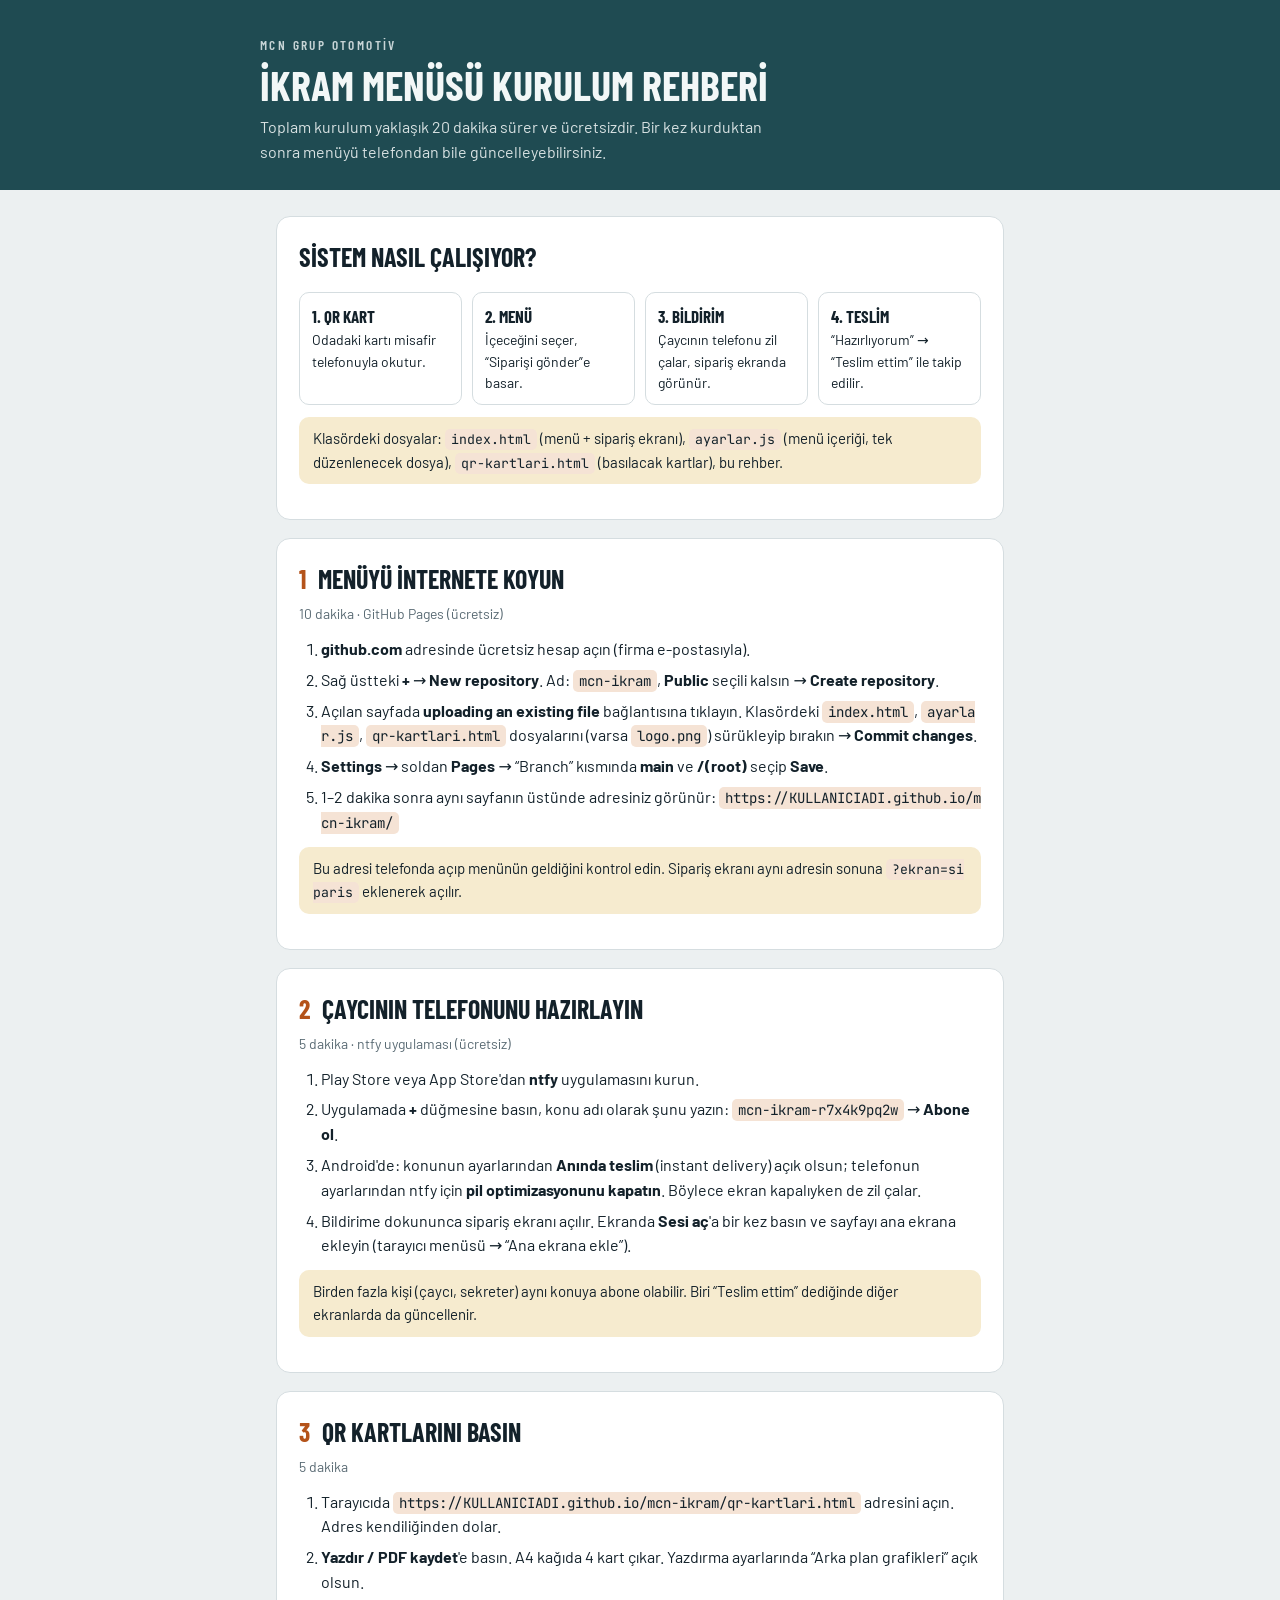
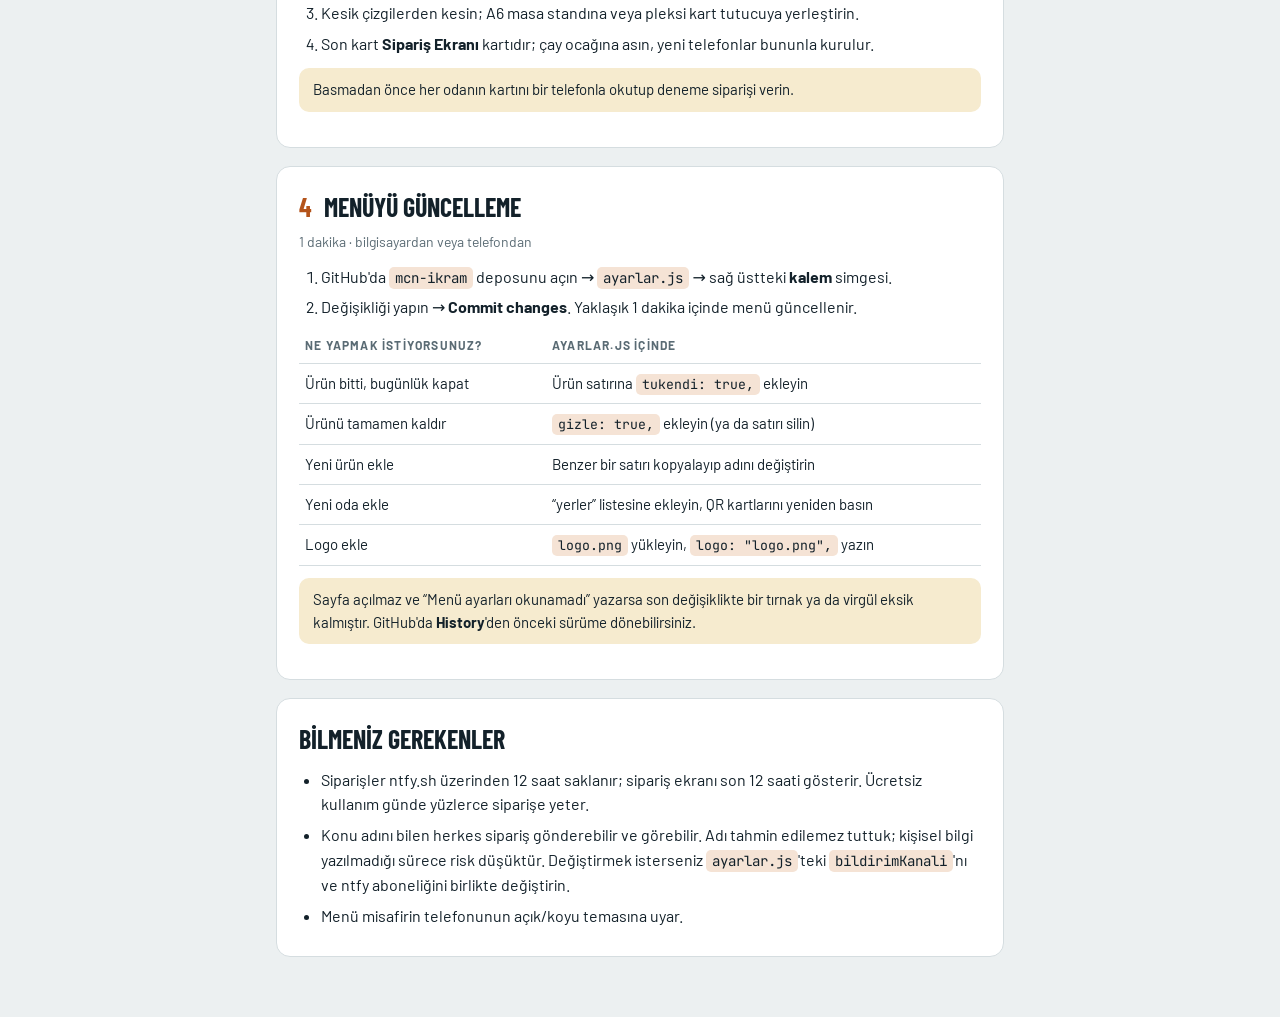
==== KURULUM-REHBERI.html @ 5fa30ece "Add files via upload" ====
<!DOCTYPE html>
<html lang="tr">
<head>
<meta charset="utf-8">
<meta name="viewport" content="width=device-width, initial-scale=1">
<title>İkram Menüsü Kurulum Rehberi</title>
<link rel="preconnect" href="https://fonts.googleapis.com">
<link rel="preconnect" href="https://fonts.gstatic.com" crossorigin>
<link rel="stylesheet" href="https://fonts.googleapis.com/css2?family=Barlow+Condensed:wght@600;700&family=Barlow:wght@400;500;600&family=JetBrains+Mono:wght@500&display=swap">
<style>
:root{--bg:#ECF0F1;--paper:#fff;--ink:#13212A;--muted:#5A6B74;--line:#D5DDE0;--brand:#1F4B52;--accent:#B4531A;--soft:#F5E3D5;--warn:#F6EBCF;
  --display:"Barlow Condensed","Arial Narrow",Arial,sans-serif;--body:"Barlow",system-ui,-apple-system,"Segoe UI",sans-serif;--mono:"JetBrains Mono",Consolas,monospace;color-scheme:light}
@media (prefers-color-scheme:dark){:root:not([data-theme="light"]){--bg:#0D151A;--paper:#152128;--ink:#E5ECEE;--muted:#93A5AD;--line:#283840;--brand:#173840;--accent:#E3873F;--soft:#3A2617;--warn:#352A12;color-scheme:dark}}
:root[data-theme="dark"]{--bg:#0D151A;--paper:#152128;--ink:#E5ECEE;--muted:#93A5AD;--line:#283840;--brand:#173840;--accent:#E3873F;--soft:#3A2617;--warn:#352A12;color-scheme:dark}
*{box-sizing:border-box}
body{margin:0;background:var(--bg);color:var(--ink);font-family:var(--body);font-size:16px;line-height:1.55}
header{background:var(--brand);color:#F2F7F7;padding:32px 16px 26px}
header div,main{max-width:760px;margin:0 auto}
header small{font-family:var(--display);letter-spacing:.18em;text-transform:uppercase;opacity:.8;font-weight:600}
h1{font-family:var(--display);text-transform:uppercase;font-size:42px;line-height:1;margin:6px 0 10px}
header p{margin:0;opacity:.88;max-width:60ch}
main{padding:8px 16px 60px}
section{background:var(--paper);border:1px solid var(--line);border-radius:14px;padding:20px 22px;margin-top:18px}
h2{font-family:var(--display);text-transform:uppercase;font-size:26px;margin:0 0 4px;display:flex;gap:12px;align-items:baseline}
h2 .n{color:var(--accent)}
.time{color:var(--muted);font-size:14px;margin:0 0 12px}
ol,ul{padding-left:22px;margin:8px 0}
li{margin:6px 0}
code{font-family:var(--mono);font-size:.88em;background:var(--soft);padding:2px 6px;border-radius:5px;word-break:break-all}
.tip{background:var(--warn);border-radius:10px;padding:10px 14px;margin-top:12px;font-size:15px}
.flow{display:grid;grid-template-columns:repeat(auto-fit,minmax(150px,1fr));gap:10px;margin-top:14px}
.flow div{border:1px solid var(--line);border-radius:10px;padding:10px 12px;font-size:14px}
.flow b{display:block;font-family:var(--display);text-transform:uppercase;font-size:17px}
table{border-collapse:collapse;width:100%;font-size:15px}
td,th{border-bottom:1px solid var(--line);padding:8px 6px;text-align:left;vertical-align:top}
th{font-size:12px;letter-spacing:.1em;text-transform:uppercase;color:var(--muted)}
.tw{overflow-x:auto}
</style>
</head>
<body>
<header><div>
  <small>MCN Grup Otomotiv</small>
  <h1>İkram Menüsü Kurulum Rehberi</h1>
  <p>Toplam kurulum yaklaşık 20 dakika sürer ve ücretsizdir. Bir kez kurduktan sonra menüyü telefondan bile güncelleyebilirsiniz.</p>
</div></header>
<main>

<section>
  <h2>Sistem nasıl çalışıyor?</h2>
  <div class="flow">
    <div><b>1. QR kart</b>Odadaki kartı misafir telefonuyla okutur.</div>
    <div><b>2. Menü</b>İçeceğini seçer, “Siparişi gönder”e basar.</div>
    <div><b>3. Bildirim</b>Çaycının telefonu zil çalar, sipariş ekranda görünür.</div>
    <div><b>4. Teslim</b>“Hazırlıyorum” → “Teslim ettim” ile takip edilir.</div>
  </div>
  <p class="tip">Klasördeki dosyalar: <code>index.html</code> (menü + sipariş ekranı), <code>ayarlar.js</code> (menü içeriği, tek düzenlenecek dosya), <code>qr-kartlari.html</code> (basılacak kartlar), bu rehber.</p>
</section>

<section>
  <h2><span class="n">1</span> Menüyü internete koyun</h2>
  <p class="time">10 dakika · GitHub Pages (ücretsiz)</p>
  <ol>
    <li><b>github.com</b> adresinde ücretsiz hesap açın (firma e-postasıyla).</li>
    <li>Sağ üstteki <b>+</b> → <b>New repository</b>. Ad: <code>mcn-ikram</code>, <b>Public</b> seçili kalsın → <b>Create repository</b>.</li>
    <li>Açılan sayfada <b>uploading an existing file</b> bağlantısına tıklayın. Klasördeki <code>index.html</code>, <code>ayarlar.js</code>, <code>qr-kartlari.html</code> dosyalarını (varsa <code>logo.png</code>) sürükleyip bırakın → <b>Commit changes</b>.</li>
    <li><b>Settings</b> → soldan <b>Pages</b> → “Branch” kısmında <b>main</b> ve <b>/(root)</b> seçip <b>Save</b>.</li>
    <li>1–2 dakika sonra aynı sayfanın üstünde adresiniz görünür: <code>https://KULLANICIADI.github.io/mcn-ikram/</code></li>
  </ol>
  <p class="tip">Bu adresi telefonda açıp menünün geldiğini kontrol edin. Sipariş ekranı aynı adresin sonuna <code>?ekran=siparis</code> eklenerek açılır.</p>
</section>

<section>
  <h2><span class="n">2</span> Çaycının telefonunu hazırlayın</h2>
  <p class="time">5 dakika · ntfy uygulaması (ücretsiz)</p>
  <ol>
    <li>Play Store veya App Store'dan <b>ntfy</b> uygulamasını kurun.</li>
    <li>Uygulamada <b>+</b> düğmesine basın, konu adı olarak şunu yazın: <code>mcn-ikram-r7x4k9pq2w</code> → <b>Abone ol</b>.</li>
    <li>Android'de: konunun ayarlarından <b>Anında teslim</b> (instant delivery) açık olsun; telefonun ayarlarından ntfy için <b>pil optimizasyonunu kapatın</b>. Böylece ekran kapalıyken de zil çalar.</li>
    <li>Bildirime dokununca sipariş ekranı açılır. Ekranda <b>Sesi aç</b>'a bir kez basın ve sayfayı ana ekrana ekleyin (tarayıcı menüsü → “Ana ekrana ekle”).</li>
  </ol>
  <p class="tip">Birden fazla kişi (çaycı, sekreter) aynı konuya abone olabilir. Biri “Teslim ettim” dediğinde diğer ekranlarda da güncellenir.</p>
</section>

<section>
  <h2><span class="n">3</span> QR kartlarını basın</h2>
  <p class="time">5 dakika</p>
  <ol>
    <li>Tarayıcıda <code>https://KULLANICIADI.github.io/mcn-ikram/qr-kartlari.html</code> adresini açın. Adres kendiliğinden dolar.</li>
    <li><b>Yazdır / PDF kaydet</b>'e basın. A4 kağıda 4 kart çıkar. Yazdırma ayarlarında “Arka plan grafikleri” açık olsun.</li>
    <li>Kesik çizgilerden kesin; A6 masa standına veya pleksi kart tutucuya yerleştirin.</li>
    <li>Son kart <b>Sipariş Ekranı</b> kartıdır; çay ocağına asın, yeni telefonlar bununla kurulur.</li>
  </ol>
  <p class="tip">Basmadan önce her odanın kartını bir telefonla okutup deneme siparişi verin.</p>
</section>

<section>
  <h2><span class="n">4</span> Menüyü güncelleme</h2>
  <p class="time">1 dakika · bilgisayardan veya telefondan</p>
  <ol>
    <li>GitHub'da <code>mcn-ikram</code> deposunu açın → <code>ayarlar.js</code> → sağ üstteki <b>kalem</b> simgesi.</li>
    <li>Değişikliği yapın → <b>Commit changes</b>. Yaklaşık 1 dakika içinde menü güncellenir.</li>
  </ol>
  <div class="tw"><table>
    <tr><th>Ne yapmak istiyorsunuz?</th><th>ayarlar.js içinde</th></tr>
    <tr><td>Ürün bitti, bugünlük kapat</td><td>Ürün satırına <code>tukendi: true,</code> ekleyin</td></tr>
    <tr><td>Ürünü tamamen kaldır</td><td><code>gizle: true,</code> ekleyin (ya da satırı silin)</td></tr>
    <tr><td>Yeni ürün ekle</td><td>Benzer bir satırı kopyalayıp adını değiştirin</td></tr>
    <tr><td>Yeni oda ekle</td><td>“yerler” listesine ekleyin, QR kartlarını yeniden basın</td></tr>
    <tr><td>Logo ekle</td><td><code>logo.png</code> yükleyin, <code>logo: "logo.png",</code> yazın</td></tr>
  </table></div>
  <p class="tip">Sayfa açılmaz ve “Menü ayarları okunamadı” yazarsa son değişiklikte bir tırnak ya da virgül eksik kalmıştır. GitHub'da <b>History</b>'den önceki sürüme dönebilirsiniz.</p>
</section>

<section>
  <h2>Bilmeniz gerekenler</h2>
  <ul>
    <li>Siparişler ntfy.sh üzerinden 12 saat saklanır; sipariş ekranı son 12 saati gösterir. Ücretsiz kullanım günde yüzlerce siparişe yeter.</li>
    <li>Konu adını bilen herkes sipariş gönderebilir ve görebilir. Adı tahmin edilemez tuttuk; kişisel bilgi yazılmadığı sürece risk düşüktür. Değiştirmek isterseniz <code>ayarlar.js</code>'teki <code>bildirimKanali</code>'nı ve ntfy aboneliğini birlikte değiştirin.</li>
    <li>Menü misafirin telefonunun açık/koyu temasına uyar.</li>
  </ul>
</section>

</main>
</body>
</html>
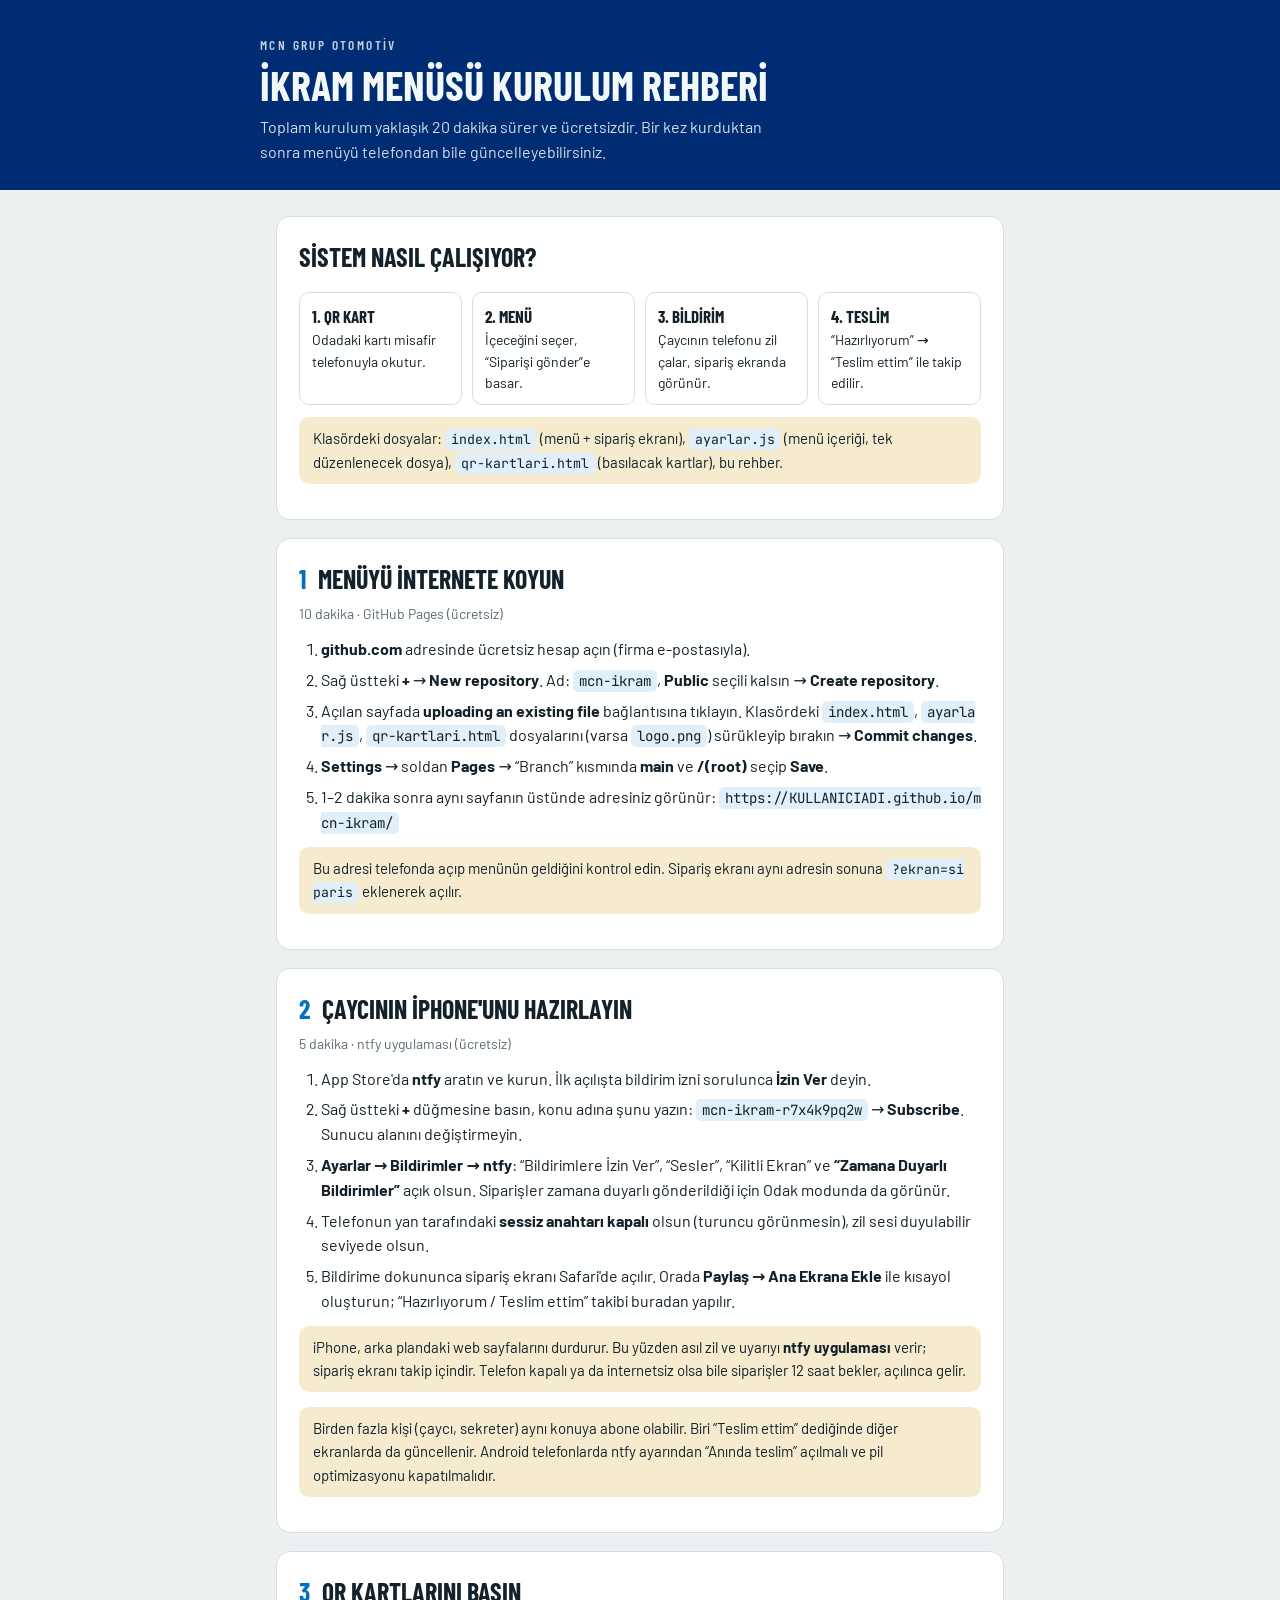
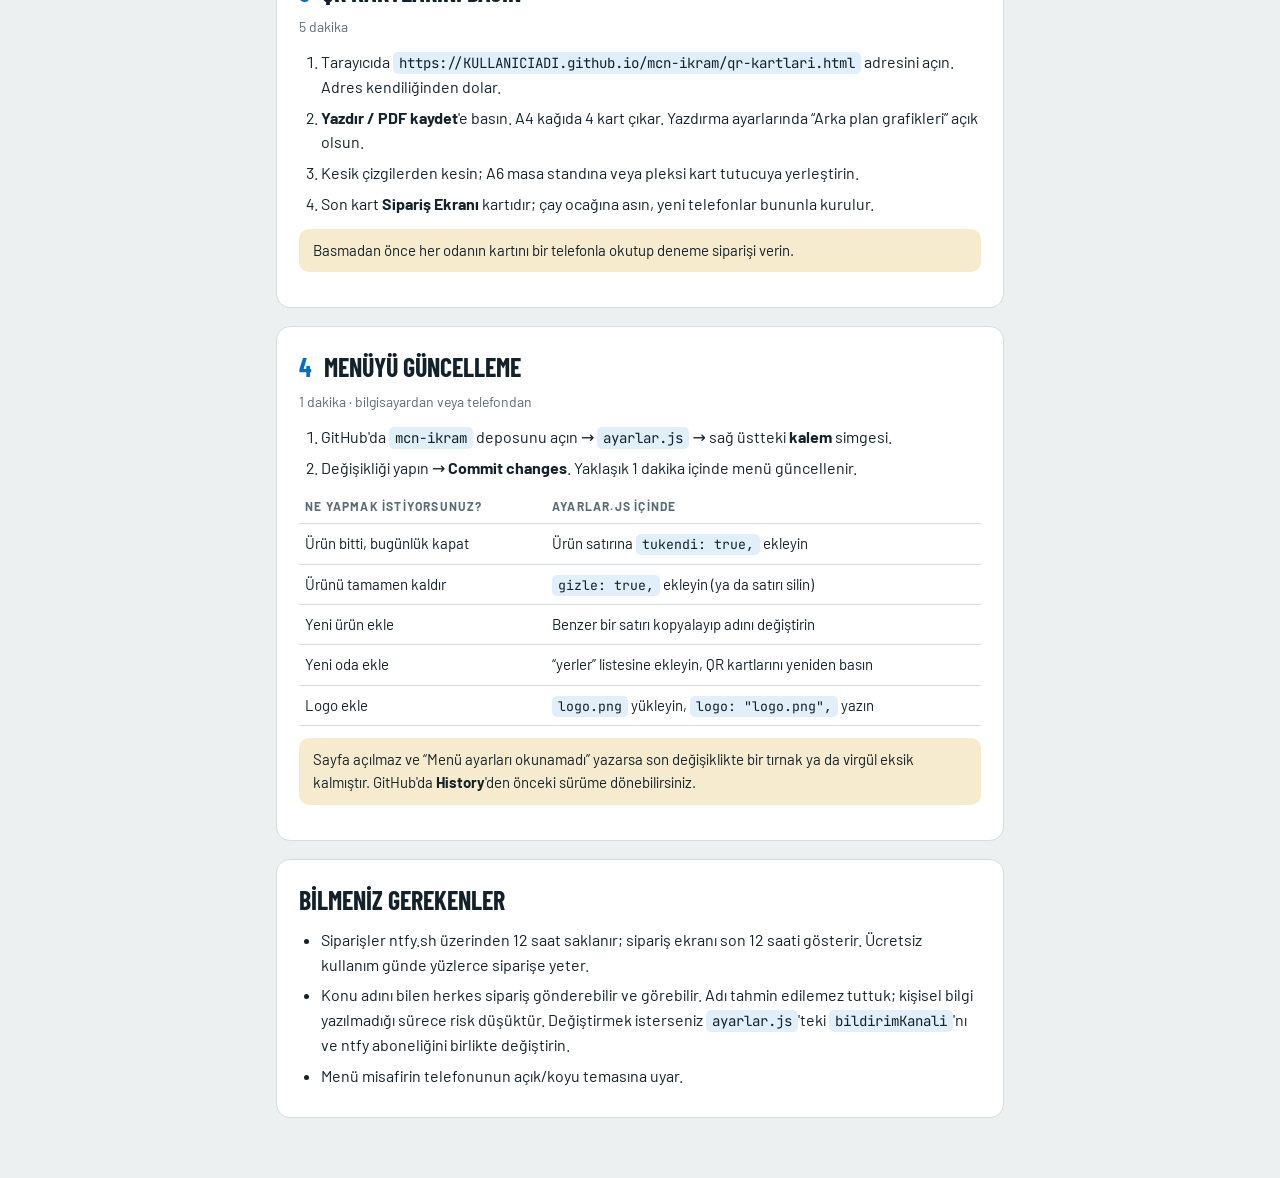
==== commit 3cbe3de8: "Add files via upload" ====
--- a/KURULUM-REHBERI.html
+++ b/KURULUM-REHBERI.html
@@ -8,10 +8,10 @@
 <link rel="preconnect" href="https://fonts.gstatic.com" crossorigin>
 <link rel="stylesheet" href="https://fonts.googleapis.com/css2?family=Barlow+Condensed:wght@600;700&family=Barlow:wght@400;500;600&family=JetBrains+Mono:wght@500&display=swap">
 <style>
-:root{--bg:#ECF0F1;--paper:#fff;--ink:#13212A;--muted:#5A6B74;--line:#D5DDE0;--brand:#1F4B52;--accent:#B4531A;--soft:#F5E3D5;--warn:#F6EBCF;
+:root{--bg:#ECF0F1;--paper:#fff;--ink:#13212A;--muted:#5A6B74;--line:#D5DDE0;--brand:#002C73;--accent:#0270C0;--soft:#E1EFFA;--warn:#F6EBCF;
   --display:"Barlow Condensed","Arial Narrow",Arial,sans-serif;--body:"Barlow",system-ui,-apple-system,"Segoe UI",sans-serif;--mono:"JetBrains Mono",Consolas,monospace;color-scheme:light}
-@media (prefers-color-scheme:dark){:root:not([data-theme="light"]){--bg:#0D151A;--paper:#152128;--ink:#E5ECEE;--muted:#93A5AD;--line:#283840;--brand:#173840;--accent:#E3873F;--soft:#3A2617;--warn:#352A12;color-scheme:dark}}
-:root[data-theme="dark"]{--bg:#0D151A;--paper:#152128;--ink:#E5ECEE;--muted:#93A5AD;--line:#283840;--brand:#173840;--accent:#E3873F;--soft:#3A2617;--warn:#352A12;color-scheme:dark}
+@media (prefers-color-scheme:dark){:root:not([data-theme="light"]){--bg:#0D151A;--paper:#152128;--ink:#E5ECEE;--muted:#93A5AD;--line:#283840;--brand:#0B2552;--accent:#4AA8F0;--soft:#0F2C47;--warn:#352A12;color-scheme:dark}}
+:root[data-theme="dark"]{--bg:#0D151A;--paper:#152128;--ink:#E5ECEE;--muted:#93A5AD;--line:#283840;--brand:#0B2552;--accent:#4AA8F0;--soft:#0F2C47;--warn:#352A12;color-scheme:dark}
 *{box-sizing:border-box}
 body{margin:0;background:var(--bg);color:var(--ink);font-family:var(--body);font-size:16px;line-height:1.55}
 header{background:var(--brand);color:#F2F7F7;padding:32px 16px 26px}
@@ -70,15 +70,17 @@
 </section>
 
 <section>
-  <h2><span class="n">2</span> Çaycının telefonunu hazırlayın</h2>
+  <h2><span class="n">2</span> Çaycının iPhone'unu hazırlayın</h2>
   <p class="time">5 dakika · ntfy uygulaması (ücretsiz)</p>
   <ol>
-    <li>Play Store veya App Store'dan <b>ntfy</b> uygulamasını kurun.</li>
-    <li>Uygulamada <b>+</b> düğmesine basın, konu adı olarak şunu yazın: <code>mcn-ikram-r7x4k9pq2w</code> → <b>Abone ol</b>.</li>
-    <li>Android'de: konunun ayarlarından <b>Anında teslim</b> (instant delivery) açık olsun; telefonun ayarlarından ntfy için <b>pil optimizasyonunu kapatın</b>. Böylece ekran kapalıyken de zil çalar.</li>
-    <li>Bildirime dokununca sipariş ekranı açılır. Ekranda <b>Sesi aç</b>'a bir kez basın ve sayfayı ana ekrana ekleyin (tarayıcı menüsü → “Ana ekrana ekle”).</li>
+    <li>App Store'da <b>ntfy</b> aratın ve kurun. İlk açılışta bildirim izni sorulunca <b>İzin Ver</b> deyin.</li>
+    <li>Sağ üstteki <b>+</b> düğmesine basın, konu adına şunu yazın: <code>mcn-ikram-r7x4k9pq2w</code> → <b>Subscribe</b>. Sunucu alanını değiştirmeyin.</li>
+    <li><b>Ayarlar → Bildirimler → ntfy</b>: “Bildirimlere İzin Ver”, “Sesler”, “Kilitli Ekran” ve <b>“Zamana Duyarlı Bildirimler”</b> açık olsun. Siparişler zamana duyarlı gönderildiği için Odak modunda da görünür.</li>
+    <li>Telefonun yan tarafındaki <b>sessiz anahtarı kapalı</b> olsun (turuncu görünmesin), zil sesi duyulabilir seviyede olsun.</li>
+    <li>Bildirime dokununca sipariş ekranı Safari'de açılır. Orada <b>Paylaş → Ana Ekrana Ekle</b> ile kısayol oluşturun; “Hazırlıyorum / Teslim ettim” takibi buradan yapılır.</li>
   </ol>
-  <p class="tip">Birden fazla kişi (çaycı, sekreter) aynı konuya abone olabilir. Biri “Teslim ettim” dediğinde diğer ekranlarda da güncellenir.</p>
+  <p class="tip">iPhone, arka plandaki web sayfalarını durdurur. Bu yüzden asıl zil ve uyarıyı <b>ntfy uygulaması</b> verir; sipariş ekranı takip içindir. Telefon kapalı ya da internetsiz olsa bile siparişler 12 saat bekler, açılınca gelir.</p>
+  <p class="tip">Birden fazla kişi (çaycı, sekreter) aynı konuya abone olabilir. Biri “Teslim ettim” dediğinde diğer ekranlarda da güncellenir. Android telefonlarda ntfy ayarından “Anında teslim” açılmalı ve pil optimizasyonu kapatılmalıdır.</p>
 </section>
 
 <section>
